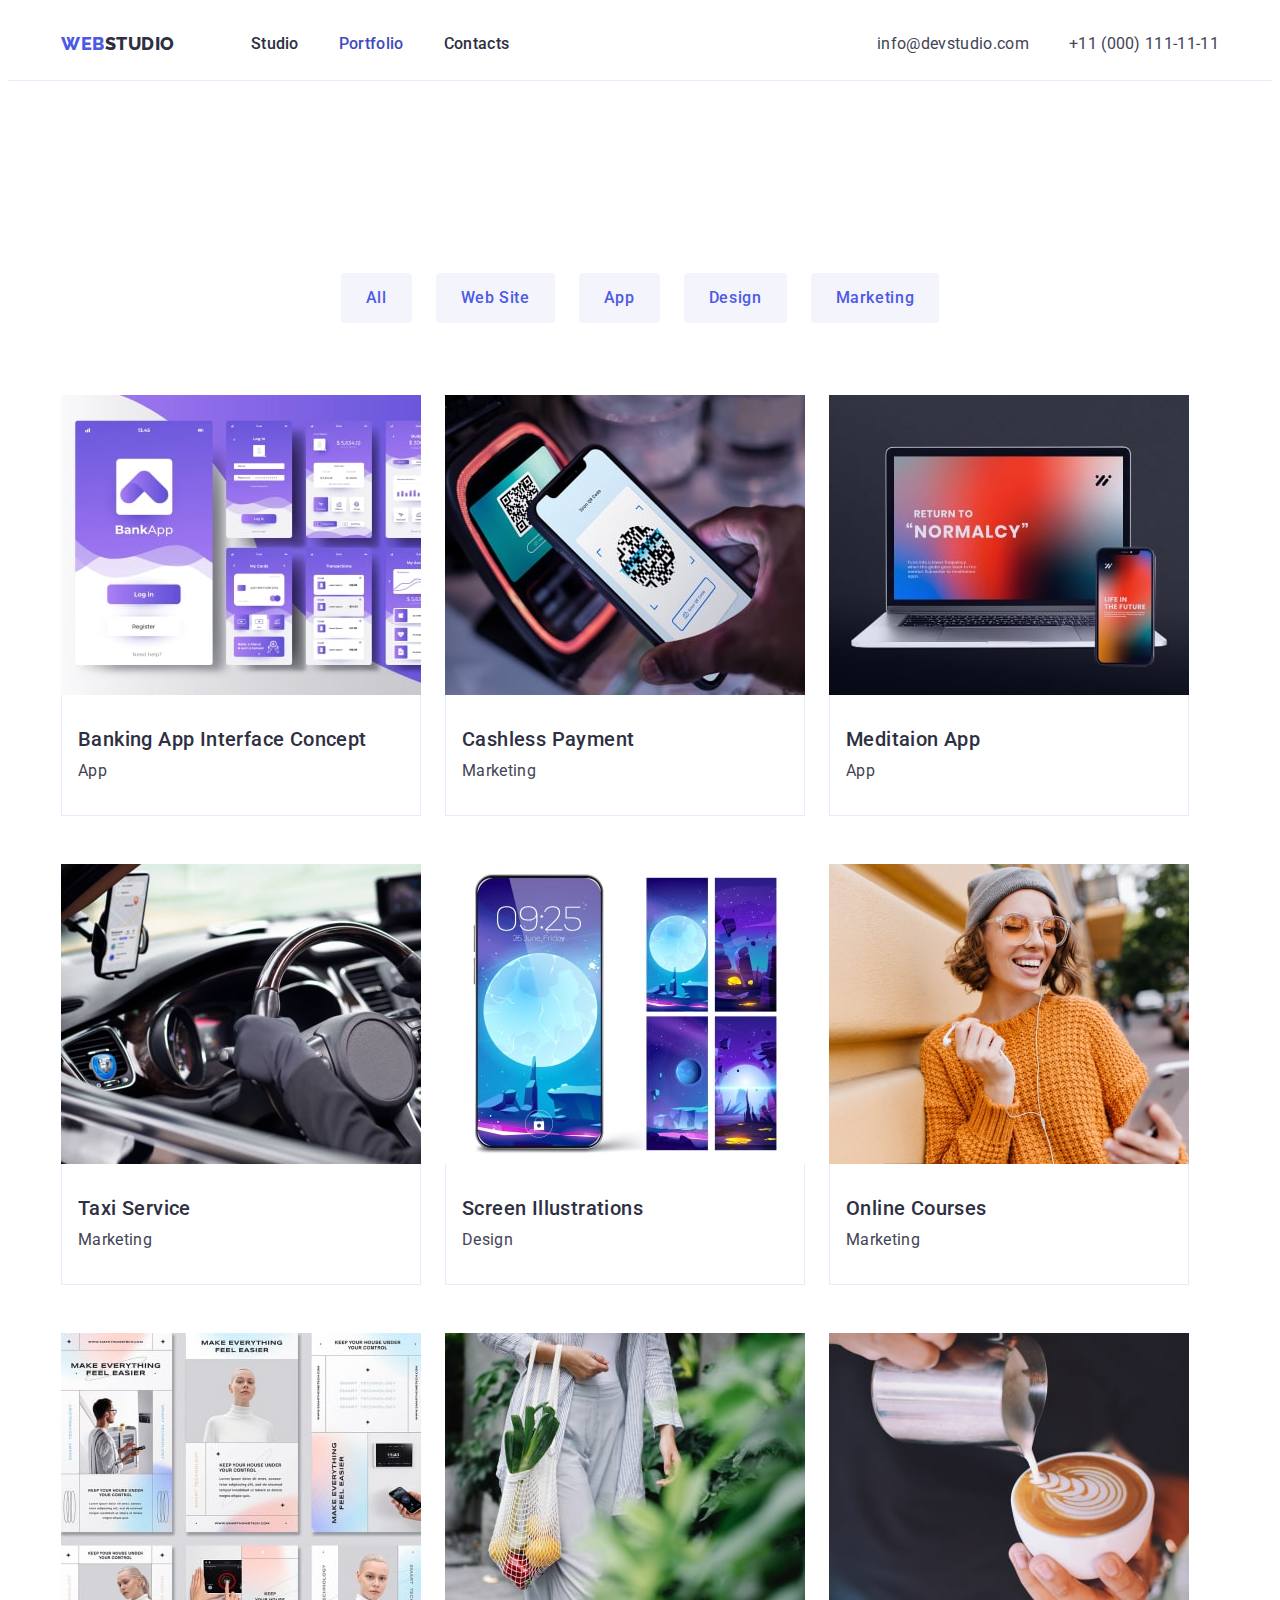
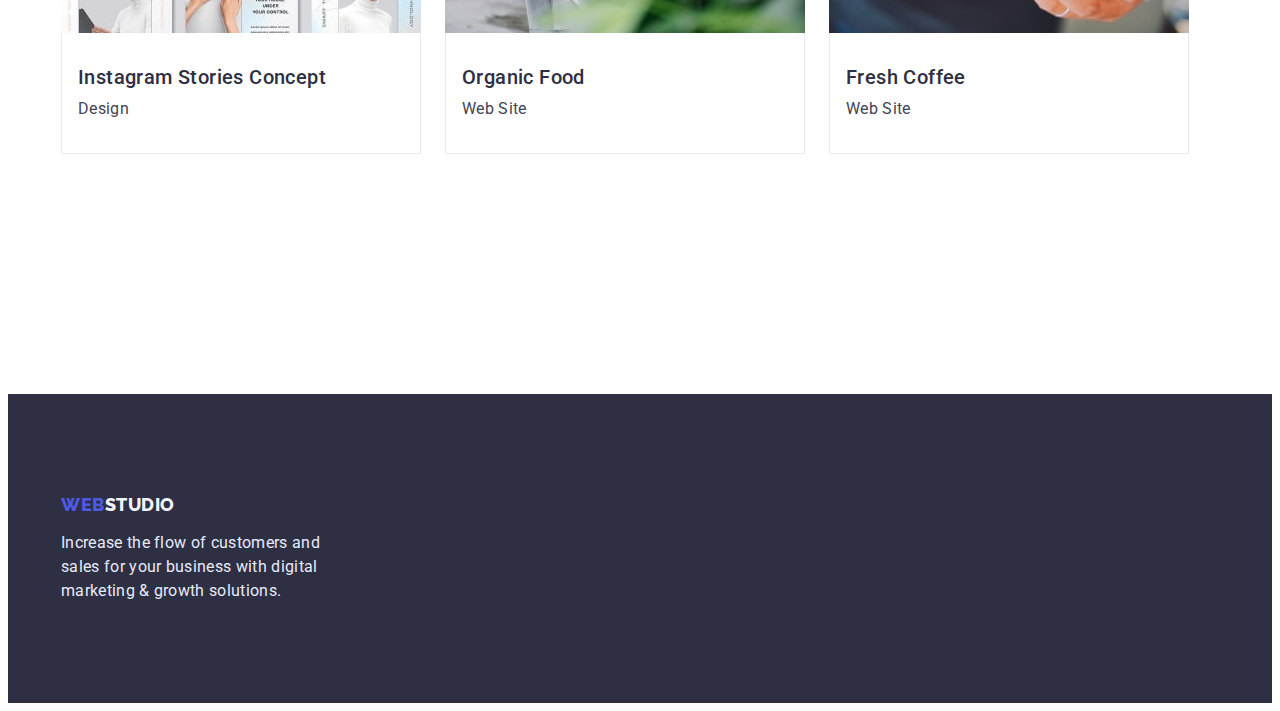
==== portfolio.html @ 09a0dd56 "Initial commit" ====
<!DOCTYPE html>
<html lang="en">
  <head>
    <meta charset="UTF-8" />
    <meta http-equiv="X-UA-Compatible" content="IE=edge" />
    <meta name="viewport" content="width=device-width, initial-scale=1.0" />
    <link rel="preconnect" href="https://fonts.googleapis.com" />
    <link rel="preconnect" href="https://fonts.gstatic.com" crossorigin />
    <link
      href="https://fonts.googleapis.com/css2?family=Raleway:wght@800&family=Roboto:wght@400;500;700;900&display=swap"
      rel="stylesheet"
    />
    <link
      rel="stylesheet"
      href="https://cdnjs.cloudflare.com/ajax/libs/modern-normalize/1.1.0/modern-normalize.min.css"
      integrity="sha512-wpPYUAdjBVSE4KJnH1VR1HeZfpl1ub8YT/NKx4PuQ5NmX2tKuGu6U/JRp5y+Y8XG2tV+wKQpNHVUX03MfMFn9Q=="
      crossorigin="anonymous"
      referrerpolicy="no-referrer"
    />
    <link rel="stylesheet" href="./css/style.css" />
    <title>WebStudio</title>
  </head>
  <body>
    <!-- $$$$$$$$$$$$$$$$$$$$ HEADER $$$$$$$$$$$$$$$$$$$$ -->
    <header class="header">
      <div class="container container-header">
        <nav class="header-nav">
          <a href="./index.html" class="header-logo-link link"
            ><span class="header-span">Web</span>Studio</a
          >
          <ul class="header-nav-list list">
            <li class="header-nav-item">
              <a href="./index.html" class="header-nav-link link">Studio</a>
            </li>
            <li class="header-nav-item">
              <a href="./portfolio.html" class="header-nav-link link current"
                >Portfolio</a
              >
            </li>
            <li class="header-nav-item">
              <a href="" class="header-nav-link link">Contacts</a>
            </li>
          </ul>
        </nav>
        <address class="header-address">
          <ul class="header-address-list list">
            <li class="header-address-item">
              <a
                href="mailto:info@devstudio.com"
                class="header-address-link link"
                >info@devstudio.com</a
              >
            </li>
            <li class="header-address-item">
              <a href="tel:+110001111111" class="header-address-link link"
                >+11 (000) 111-11-11</a
              >
            </li>
          </ul>
        </address>
      </div>
    </header>
    <!-- $$$$$$$$$$$$$$$$$$$$ /HEADER $$$$$$$$$$$$$$$$$$$$ -->
    <!-- $$$$$$$$$$$$$$$$$$$$ MAIN $$$$$$$$$$$$$$$$$$$$ -->
    <main class="portfolio-main">
      <section class="portfolio-main">
        <div class="container container-portfolio-main">
          <h1 class="hidden">Filter</h1>
          <ul class="portfolio-main-list-filter list">
            <li class="portfolio-main-filter-item">
              <button type="button" class="portfolio-main-filter-btn">
                All
              </button>
            </li>
            <li class="portfolio-main-filter-item">
              <button type="button" class="portfolio-main-filter-btn">
                Web Site
              </button>
            </li>
            <li class="portfolio-main-filter-item">
              <button type="button" class="portfolio-main-filter-btn">
                App
              </button>
            </li>
            <li class="portfolio-main-filter-item">
              <button type="button" class="portfolio-main-filter-btn">
                Design
              </button>
            </li>
            <li class="portfolio-main-filter-item">
              <button type="button" class="portfolio-main-filter-btn">
                Marketing
              </button>
            </li>
          </ul>

          <ul class="portfolio-main-project-list list">
            <li class="portfolio-main-project-items">
              <img
                src="./images/portfolio-Image/banking_app_interface_concept.jpg"
                alt="Banking app interface concept"
                width="360"
                height="300"
                class="portfolio-main-project-img"
              />
              <div class="portfolio-item-wrap">
                <h2 class="portfolio-main-project-title">
                  Banking App Interface Concept
                </h2>
                <p class="portfolio-main-project-text">App</p>
              </div>
            </li>
            <li class="portfolio-main-project-items">
              <img
                src="./images/portfolio-Image/qr_code_scanning.jpg"
                alt="QR code scanning"
                width="360"
                height="300"
                class="portfolio-main-project-img"
              />
              <div class="portfolio-item-wrap">
                <h2 class="portfolio-main-project-title">Cashless Payment</h2>
                <p class="portfolio-main-project-text">Marketing</p>
              </div>
            </li>
            <li class="portfolio-main-project-items">
              <img
                src="./images/portfolio-Image/a_meditation_app_on_your_laptop_and_phone.jpg"
                alt="A meditation app on your laptop and phone"
                width="360"
                height="300"
                class="portfolio-main-project-img"
              />
              <div class="portfolio-item-wrap">
                <h2 class="portfolio-main-project-title">Meditaion App</h2>
                <p class="portfolio-main-project-text">App</p>
              </div>
            </li>
            <li class="portfolio-main-project-items">
              <img
                src="./images/portfolio-Image/a_person_drives_a_car.jpg"
                alt="A person drives a car"
                width="360"
                height="300"
                class="portfolio-main-project-img"
              />
              <div class="portfolio-item-wrap">
                <h2 class="portfolio-main-project-title">Taxi Service</h2>
                <p class="portfolio-main-project-text">Marketing</p>
              </div>
            </li>
            <li class="portfolio-main-project-items">
              <img
                src="./images/portfolio-Image/screen_illustrations.jpg"
                alt="Screen illustrations"
                width="360"
                height="300"
                class="portfolio-main-project-img"
              />
              <div class="portfolio-item-wrap">
                <h2 class="portfolio-main-project-title">
                  Screen Illustrations
                </h2>
                <p class="portfolio-main-project-text">Design</p>
              </div>
            </li>
            <li class="portfolio-main-project-items">
              <img
                src="./images/portfolio-Image/a_smiling_girl_in_glasses_looks_at_the_phone.jpg"
                alt="A smiling girl in glasses looks at the phone"
                width="360"
                height="300"
                class="portfolio-main-project-img"
              />
              <div class="portfolio-item-wrap">
                <h2 class="portfolio-main-project-title">Online Courses</h2>
                <p class="portfolio-main-project-text">Marketing</p>
              </div>
            </li>
            <li class="portfolio-main-project-items">
              <img
                src="./images/portfolio-Image/instagram_stories_concept.jpg"
                alt="Instagram stories concept"
                width="360"
                height="300"
                class="portfolio-main-project-img"
              />
              <div class="portfolio-item-wrap">
                <h2 class="portfolio-main-project-title">
                  Instagram Stories Concept
                </h2>
                <p class="portfolio-main-project-text">Design</p>
              </div>
            </li>
            <li class="portfolio-main-project-items">
              <img
                src="./images/portfolio-Image/girl_carries_groceries.jpg"
                alt="Girl carries groceries"
                width="360"
                height="300"
                class="portfolio-main-project-img"
              />
              <div class="portfolio-item-wrap">
                <h2 class="portfolio-main-project-title">Organic Food</h2>
                <p class="portfolio-main-project-text">Web Site</p>
              </div>
            </li>
            <li class="portfolio-main-project-items">
              <img
                src="./images/portfolio-Image/man_makes_coffee.jpg"
                alt="Man makes coffee"
                width="360"
                height="300"
                class="portfolio-main-project-img"
              />
              <div class="portfolio-item-wrap">
                <h2 class="portfolio-main-project-title">Fresh Coffee</h2>
                <p class="portfolio-main-project-text">Web Site</p>
              </div>
            </li>
          </ul>
        </div>
      </section>
    </main>
    <!-- $$$$$$$$$$$$$$$$$$$$ /MAIN $$$$$$$$$$$$$$$$$$$$ -->
    <!-- $$$$$$$$$$$$$$$$$$$$ FOOTER $$$$$$$$$$$$$$$$$$$$ -->
    <footer class="footer">
      <div class="container container-footer">
        <a href="./index.html" class="footer-logo link"
          ><span class="footer-span">Web</span>Studio</a
        >
        <p class="footer-text">
          Increase the flow of customers and sales for your business with
          digital marketing & growth solutions.
        </p>
      </div>
    </footer>
    <!-- $$$$$$$$$$$$$$$$$$$$ /FOOTER $$$$$$$$$$$$$$$$$$$$ -->
  </body>
</html>
---- css/style.css ----
/* @@@@@@@@@@@@@@@@@@@@ STUDIO @@@@@@@@@@@@@@@@@@@@ */

:root {
  --primary-brand-color: #4d5ae5;
  --active-filter-background-color: #404bbf;
  --main-color: #2e2f42;
  --hero-and-footer-background-color: #2e2f42;
  --secondary-color: #434455;
  --hero-text-color: #ffffff;
  --our-team-background-color: #f4f4fd;
  --filter-background-color: #f4f4fd;
}

body {
  font-family: "Roboto", sans-serif;
  color: var(--main-color);
}

.hidden {
  position: absolute;
  width: 1px;
  height: 1px;
  margin: -1px;
  border: 0;
  padding: 0;
  white-space: nowrap;
  clip-path: inset(100%);
  clip: rect(0 0 0 0);
  overflow: hidden;
}

.link {
  text-decoration: none;
}

.list {
  list-style: none;
}

.container {
  max-width: 1158px;
  padding-left: 15px;
  padding-right: 15px;
  margin: 0 auto;
}

p,
h1,
h2,
h3,
h4 {
  margin: 0;
}

ul {
  margin: 0;
  padding-left: 0;
}

img {
  display: block;
}

/* $$$$$$$$$$$$$$$$$$$$ HEADER $$$$$$$$$$$$$$$$$$$$ */

.header {
  border-bottom: 1px solid #e7e9fc;
  padding-top: 24px;
  padding-bottom: 24px;
}

.container-header {
  display: flex;
}

.header-nav {
  display: flex;
}

.header-logo-link {
  font-family: "Raleway", sans-serif;
  font-weight: 800;
  font-size: 18px;
  line-height: 1.33;
  letter-spacing: 0.03em;
  text-transform: uppercase;
  color: inherit;
  margin-right: 76px;
}

.header-span {
  color: var(--primary-brand-color);
}

.header-nav-list {
  display: flex;
  gap: 40px;
}

.header-nav-item {
}

.header-nav-link {
  font-weight: 500;
  font-size: 16px;
  line-height: 1.5;
  letter-spacing: 0.02em;
  color: inherit;
  border-top: 5px solid transparent;
  border-bottom: 5px solid transparent;
}

.header-nav-link:is(:hover, :focus) {
  color: var(--active-filter-background-color);
}

.current {
  color: var(--active-filter-background-color);
}

.header-address {
  margin-left: auto;
}

.header-address-list {
  display: flex;
}

.header-address-item:not(:last-child) {
  margin-right: 40px;
}

.header-address-link {
  font-style: normal;
  font-size: 16px;
  line-height: 1.5;
  letter-spacing: 0.02em;
  color: var(--secondary-color);
  border-top: 5px solid transparent;
  border-bottom: 5px solid transparent;
}

.header-address-link:is(:hover, :focus) {
  color: var(--active-filter-background-color);
}

/* $$$$$$$$$$$$$$$$$$$$ /HEADER $$$$$$$$$$$$$$$$$$$$ */

/* $$$$$$$$$$$$$$$$$$$$ MAIN $$$$$$$$$$$$$$$$$$$$ */

/* ********** HERO ********** */

.hero {
  padding-top: 188px;
  padding-bottom: 188px;
  background-color: var(--hero-and-footer-background-color);
  text-align: center;
}

.container-hero {
  flex-direction: column;
  align-items: center;
}

.hero-title {
  font-size: 56px;
  line-height: 1.07;
  text-align: center;
  letter-spacing: 0.02em;
  color: var(--hero-text-color);
  margin: 0 auto;
  margin-bottom: 48px;
  max-width: 496px;
}
.hero-btn {
  background-color: var(--primary-brand-color);
  box-shadow: 0px 4px 4px rgba(0, 0, 0, 0.15);
  font-weight: 500;
  font-size: 16px;
  line-height: 1.5x;
  letter-spacing: 0.04em;
  color: #ffffff;
  cursor: pointer;
  font-family: inherit;
  padding: 16px 32px;
  border: 1px solid transparent;
  border-radius: 4px;
}

.hero-btn:is(:hover, :focus) {
  background-color: var(--active-filter-background-color);
  box-shadow: 0px 4px 4px rgba(0, 0, 0, 0.15);
}

/* ********** /HERO ********** */

/* ********** SKILLS ********** */

.skills {
  padding-top: 120px;
}

.container-slills {
  display: flex;
}

.skills-list {
  display: flex;
  gap: 24px;
}

.skills-item {
  width: 264px;
}

.skills-item-title {
  font-weight: 500;
  font-size: 20px;
  line-height: 1.2;
  letter-spacing: 0.02em;
  margin-bottom: 8px;
}

.skills-item-text {
  font-size: 16px;
  line-height: 1.5;
  letter-spacing: 0.02em;
  color: var(--secondary-color);
}

/* ********** /SKILLS ********** */

/* ********** WORK ********** */

.work {
  padding-top: 120px;
  padding-bottom: 120px;
}

.work-title {
  font-size: 36px;
  line-height: 1.11;
  text-align: center;
  letter-spacing: 0.02em;
  text-transform: capitalize;
  color: inherit;
  margin-bottom: 72px;
}

.work-list {
  display: flex;
  gap: 24px;
}

.work-item {
  width: calc((100% - 48px) / 3);
}

.work-img {
}

/* ********** /WORK ********** */

/* ********** TEAM ********** */

.team {
  background-color: var(--our-team-background-color);
  padding-top: 120px;
  padding-bottom: 120px;
}

.team-title {
  font-size: 36px;
  line-height: 1.11;
  text-align: center;
  letter-spacing: 0.02em;
  text-transform: capitalize;
  color: var(--main-color);
  margin-bottom: 72px;
}

.team-list {
  display: flex;
  gap: 24px;
}

.team-item {
  background-color: #ffffff;
  box-shadow: 0px 1px 6px rgba(46, 47, 66, 0.08),
    0px 1px 1px rgba(46, 47, 66, 0.16), 0px 2px 1px rgba(46, 47, 66, 0.08);
  width: calc((100% - 72px) / 4);
  border-radius: 0px 0px 4px 4px;
}

.team-item-wrap {
  padding: 32px 16px;
  text-align: center;
}

.team-img {
}

.team-item-title {
  font-weight: 500;
  font-size: 20px;
  line-height: 1.2;
  letter-spacing: 0.02em;
  color: inherit;
  margin-bottom: 8px;
}

.team-item-text {
  font-size: 16px;
  line-height: 1.5;
  letter-spacing: 0.02em;
  color: var(--secondary-color);
}

/* ********** /TEAM ********** */

/* $$$$$$$$$$$$$$$$$$$$ /MAIN $$$$$$$$$$$$$$$$$$$$ */

/* $$$$$$$$$$$$$$$$$$$$ FOOTER $$$$$$$$$$$$$$$$$$$$ */

.footer {
  background-color: var(--hero-and-footer-background-color);
  padding-top: 100px;
  padding-bottom: 100px;
}

.footer-logo {
  font-family: "Raleway", sans-serif;
  font-weight: 800;
  font-size: 18px;
  line-height: 1.17;
  letter-spacing: 0.03em;
  text-transform: uppercase;
  color: #f4f4fd;
}

.footer-span {
  color: var(--primary-brand-color);
}

.footer-text {
  font-size: 16px;
  line-height: 1.5;
  letter-spacing: 0.02em;
  color: #e7e9fc;
  margin-top: 16px;
  max-width: 264px;
}

/* $$$$$$$$$$$$$$$$$$$$ /FOOTER $$$$$$$$$$$$$$$$$$$$ */

/* @@@@@@@@@@@@@@@@@@@@ /STUDIO @@@@@@@@@@@@@@@@@@@@ */

/* @@@@@@@@@@@@@@@@@@@@ PORTFOLIO @@@@@@@@@@@@@@@@@@@@ */

/* $$$$$$$$$$$$$$$$$$$$ MAIN $$$$$$$$$$$$$$$$$$$$ */

.portfolio-main {
  padding-top: 96px;
  padding-bottom: 120px;
}

.portfolio-main-list-filter {
  margin-bottom: 72px;
  display: flex;
  justify-content: center;
  gap: 24px;
}

.portfolio-main-filter-item {
}

.portfolio-main-filter-btn {
  background-color: var(--filter-background-color);
  font-weight: 500;
  font-size: 16px;
  line-height: 1.5;
  letter-spacing: 0.04em;
  color: var(--primary-brand-color);
  cursor: pointer;
  font-family: inherit;
  border: 1px solid transparent;
  border-radius: 4px;
  padding: 12px 24px;
}

.portfolio-main-filter-btn:is(:hover, :focus) {
  background-color: var(--active-filter-background-color);
  box-shadow: 0px 3px 1px rgba(0, 0, 0, 0.1), 0px 2px 1px rgba(0, 0, 0, 0.08),
    0px 2px 2px rgba(0, 0, 0, 0.12);
  color: #ffffff;
}

.portfolio-main-project-list {
  display: flex;
  flex-wrap: wrap;
  row-gap: 48px;
  column-gap: 24px;
}

.portfolio-main-project-items {
  max-width: 360px;
}

.portfolio-main-project-img {
}

.portfolio-item-wrap {
  border: 1px solid #e7e9fc;
  padding: 32px 16px;
  border-top: none;
}

.portfolio-main-project-title {
  font-weight: 500;
  font-size: 20px;
  line-height: 1.2;
  letter-spacing: 0.02em;
  color: inherit;
  margin-bottom: 8px;
}

.portfolio-main-project-text {
  font-size: 16px;
  line-height: 1.5;
  letter-spacing: 0.02em;
  color: var(--secondary-color);
}

/* $$$$$$$$$$$$$$$$$$$$ /MAIN $$$$$$$$$$$$$$$$$$$$ */

/* @@@@@@@@@@@@@@@@@@@@ /PORTFOLIO @@@@@@@@@@@@@@@@@@@@ */
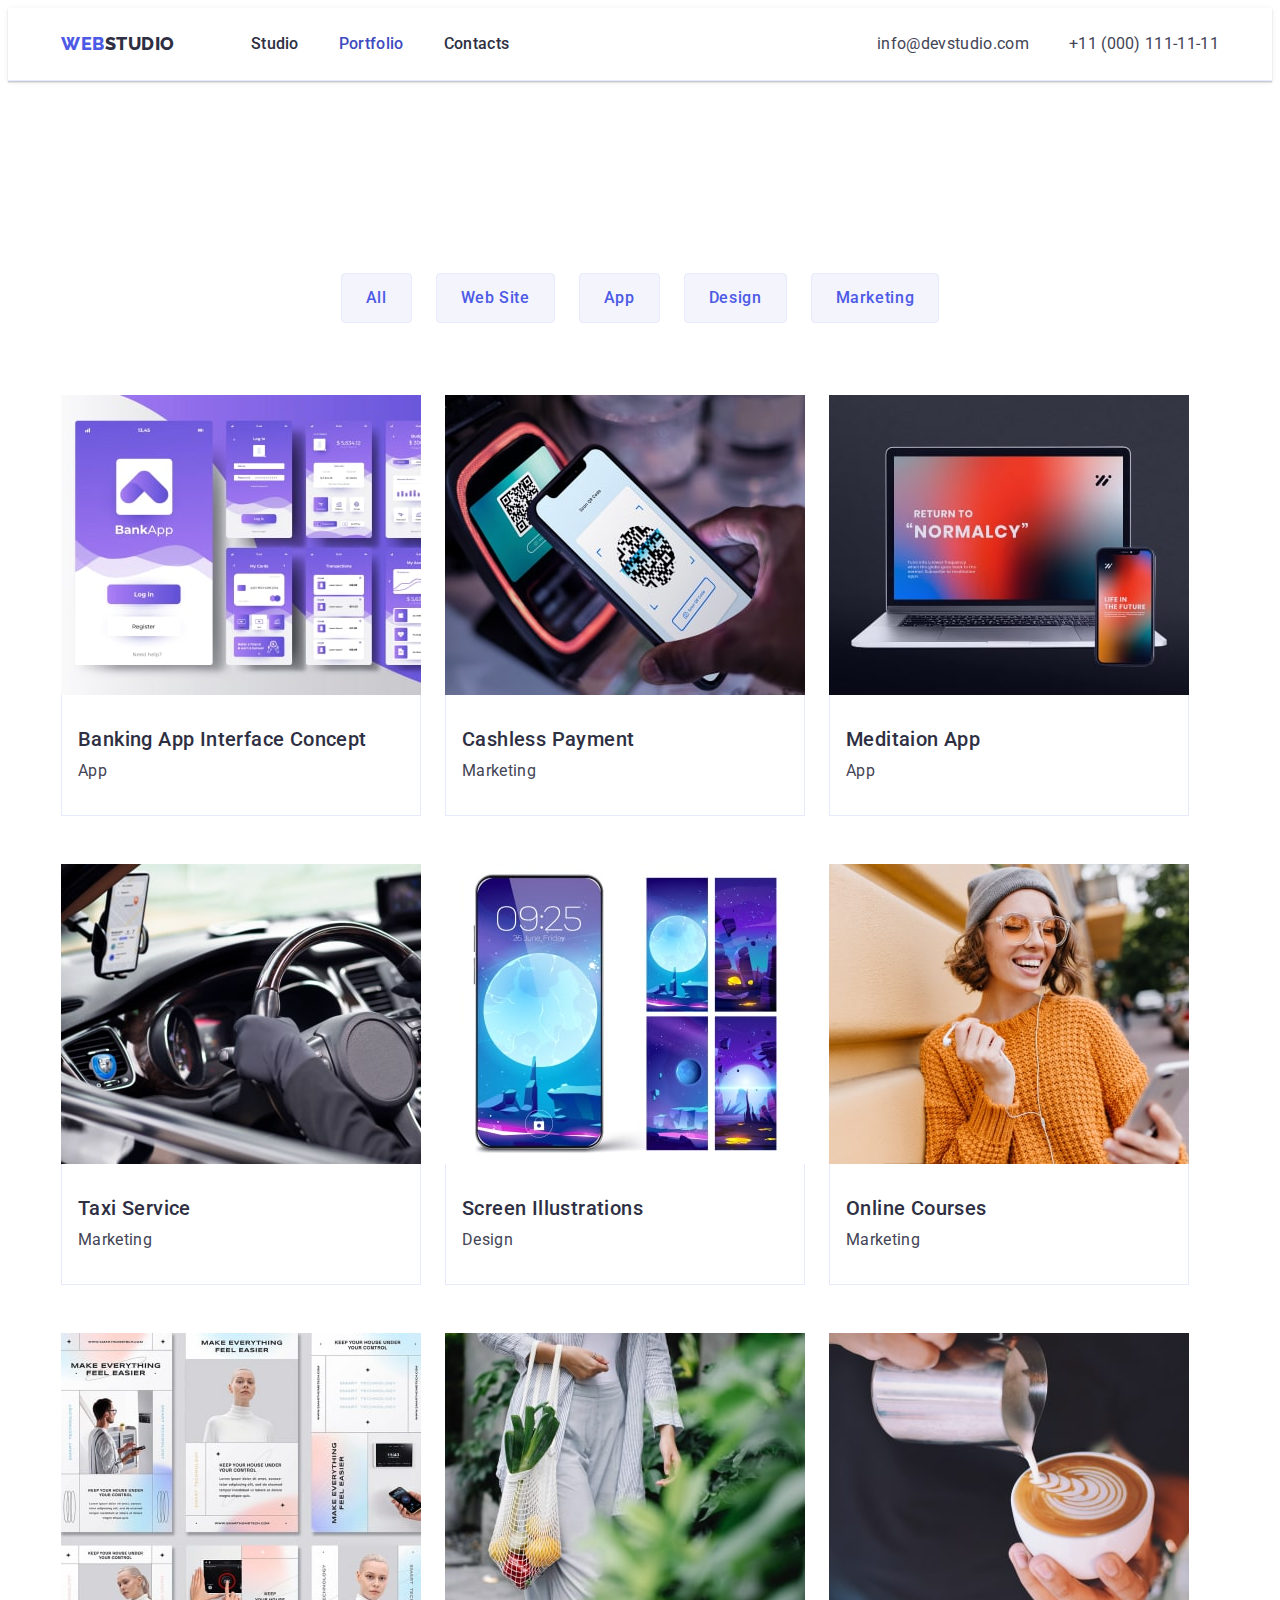
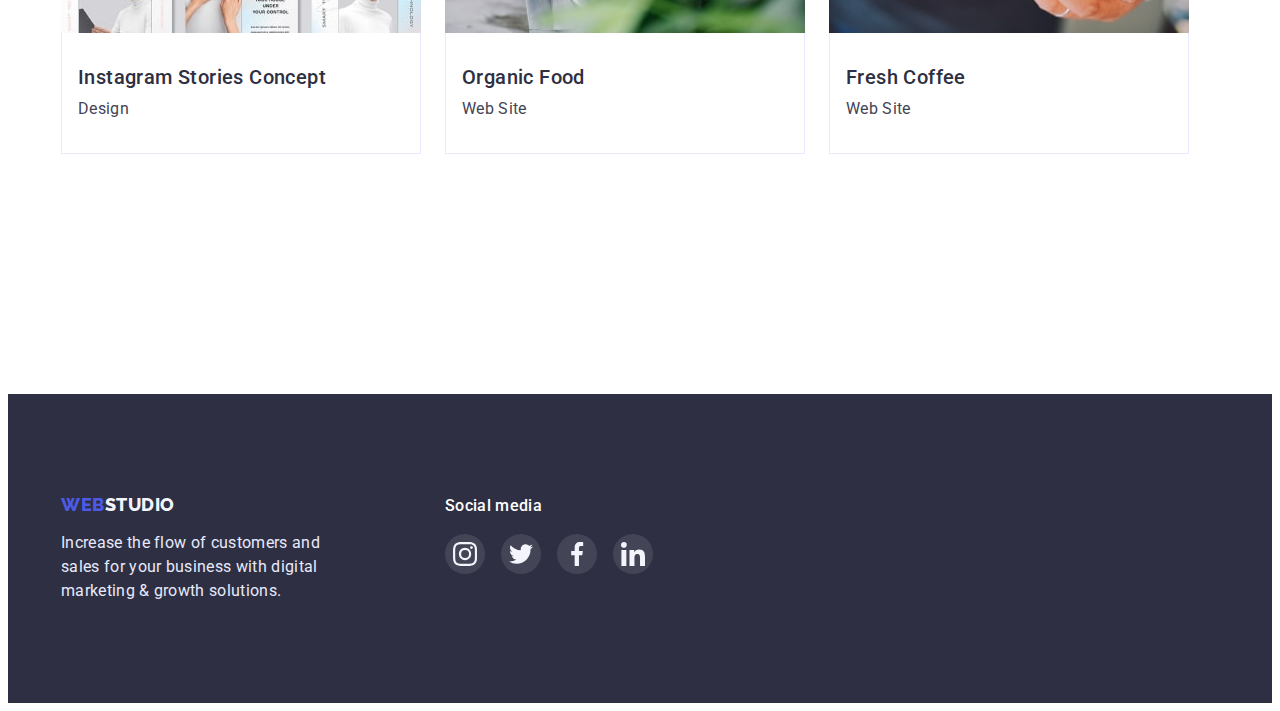
==== commit e8230c0b: "Фон та SVG" ====
--- a/portfolio.html
+++ b/portfolio.html
@@ -226,13 +226,48 @@
     <!-- $$$$$$$$$$$$$$$$$$$$ FOOTER $$$$$$$$$$$$$$$$$$$$ -->
     <footer class="footer">
       <div class="container container-footer">
-        <a href="./index.html" class="footer-logo link"
-          ><span class="footer-span">Web</span>Studio</a
-        >
-        <p class="footer-text">
-          Increase the flow of customers and sales for your business with
-          digital marketing & growth solutions.
-        </p>
+        <div class="footer-left">
+          <a href="./index.html" class="footer-logo link"
+            ><span class="footer-span">Web</span>Studio</a
+          >
+          <p class="footer-text">
+            Increase the flow of customers and sales for your business with
+            digital marketing & growth solutions.
+          </p>
+        </div>
+        <div class="footer-right">
+          <h2 class="footer-title">Social media</h2>
+          <ul class="footer-list">
+            <li class="footer-item">
+              <a class="footer-list-link" href="./index.html">
+                <svg class="footer-svg" width="24" height="24">
+                  <use href="./images/svg/sprite.svg#icon-instagram"></use>
+                </svg>
+              </a>
+            </li>
+            <li class="footer-item">
+              <a class="footer-list-link" href="./index.html">
+                <svg class="footer-svg" width="24" height="24">
+                  <use href="./images/svg/sprite.svg#icon-twitter"></use>
+                </svg>
+              </a>
+            </li>
+            <li class="footer-item">
+              <a class="footer-list-link" href="./index.html">
+                <svg class="footer-svg" width="24" height="24">
+                  <use href="./images/svg/sprite.svg#icon-facebook"></use>
+                </svg>
+              </a>
+            </li>
+            <li class="footer-item">
+              <a class="footer-list-link" href="./index.html">
+                <svg class="footer-svg" width="24" height="24">
+                  <use href="./images/svg/sprite.svg#icon-linkedin"></use>
+                </svg>
+              </a>
+            </li>
+          </ul>
+        </div>
       </div>
     </footer>
     <!-- $$$$$$$$$$$$$$$$$$$$ /FOOTER $$$$$$$$$$$$$$$$$$$$ -->
--- a/css/style.css
+++ b/css/style.css
@@ -65,6 +65,8 @@
 
 .header {
   border-bottom: 1px solid #e7e9fc;
+  box-shadow: 0px 2px 1px rgba(46, 47, 66, 0.08),
+    0px 1px 1px rgba(46, 47, 66, 0.16), 0px 1px 6px rgba(46, 47, 66, 0.08);
   padding-top: 24px;
   padding-bottom: 24px;
 }
@@ -153,8 +155,15 @@
 .hero {
   padding-top: 188px;
   padding-bottom: 188px;
-  background-color: var(--hero-and-footer-background-color);
+  background-color: rgba(46, 47, 66, 0.7);
+  background-image: linear-gradient(
+      rgba(46, 47, 66, 0.7) 0%,
+      rgba(46, 47, 66, 0.7) 50%
+    ),
+    url(../images/portfolio-Image/background-hero.jpg);
   text-align: center;
+  background-size: cover;
+  background-repeat: no-repeat;
 }
 
 .container-hero {
@@ -213,6 +222,20 @@
   width: 264px;
 }
 
+.skills-item-div {
+  background-color: #f4f4fd;
+  border-radius: 4px;
+  width: 264px;
+  height: 112px;
+  margin-bottom: 8px;
+  display: flex;
+  justify-content: center;
+  align-items: center;
+}
+
+.skills-svg {
+}
+
 .skills-item-title {
   font-weight: 500;
   font-size: 20px;
@@ -298,6 +321,7 @@
 }
 
 .team-img {
+  width: 100%;
 }
 
 .team-item-title {
@@ -314,9 +338,93 @@
   line-height: 1.5;
   letter-spacing: 0.02em;
   color: var(--secondary-color);
+  margin-bottom: 8px;
+}
+
+.team-list-network {
+  display: flex;
+  gap: 24px;
+}
+
+.team-item-network {
+  width: 40px;
+  height: 40px;
+  border-radius: 50%;
+  background-color: #4d5ae5;
+  display: flex;
+  justify-content: center;
+  align-items: center;
+}
+
+.team-item-network:hover {
+  background-color: #404bbf;
+}
+
+.team-item-network > a {
+  display: flex;
+  justify-content: center;
+  align-items: center;
+  width: 40px;
+  height: 40px;
+  border-radius: 50%;
+}
+
+.list-network-svg {
+  fill: #f4f4fd;
 }
 
 /* ********** /TEAM ********** */
+
+/* ********** CUSTOMERS ********** */
+
+.customers {
+  padding-top: 130px;
+  padding-bottom: 120px;
+}
+
+.customers-title {
+  font-size: 36px;
+  line-height: 1.11;
+  text-align: center;
+  letter-spacing: 0.02em;
+  text-transform: capitalize;
+  color: var(--main-color);
+  margin-bottom: 72px;
+}
+
+.customers-list {
+  display: flex;
+  gap: 24px;
+}
+
+.customers-item {
+  border: 1px solid #8e8f99;
+  border-radius: 4px;
+  width: calc((100% - 120px) / 6);
+  height: 88px;
+}
+
+.customers-link {
+  width: 168px;
+  height: 88px;
+  color: #8e8f99;
+  border: 1px solid #8e8f99;
+  border-radius: 4px;
+  display: flex;
+  justify-content: center;
+  align-items: center;
+}
+
+.customers-link:is(:hover, :focus) {
+  color: #404bbf;
+  border-color: #404bbf;
+}
+
+.customers-svg {
+  fill: currentColor;
+}
+
+/* ********** /CUSTOMERS ********** */
 
 /* $$$$$$$$$$$$$$$$$$$$ /MAIN $$$$$$$$$$$$$$$$$$$$ */
 
@@ -326,6 +434,15 @@
   background-color: var(--hero-and-footer-background-color);
   padding-top: 100px;
   padding-bottom: 100px;
+}
+
+.container-footer {
+  display: flex;
+  gap: 120px;
+}
+
+.footer-left {
+  width: 264px;
 }
 
 .footer-logo {
@@ -351,6 +468,51 @@
   max-width: 264px;
 }
 
+.footer-right {
+  width: 208px;
+}
+
+.footer-title {
+  font-weight: 500;
+  font-size: 16px;
+  line-height: 1.5;
+  letter-spacing: 0.02em;
+  color: var(--hero-text-color);
+  margin-bottom: 16px;
+}
+
+.footer-list {
+  display: flex;
+  gap: 16px;
+}
+
+.footer-item {
+  width: 40px;
+  height: 40px;
+  border-radius: 50%;
+  background-color: rgba(255, 255, 255, 0.1);
+  display: flex;
+  justify-content: center;
+  align-items: center;
+}
+
+.footer-item:hover {
+  background-color: #31d0aa;
+}
+
+.footer-list-link {
+  display: flex;
+  justify-content: center;
+  align-items: center;
+  width: 40px;
+  height: 40px;
+  border-radius: 50%;
+}
+
+.footer-svg {
+  fill: #f4f4fd;
+}
+
 /* $$$$$$$$$$$$$$$$$$$$ /FOOTER $$$$$$$$$$$$$$$$$$$$ */
 
 /* @@@@@@@@@@@@@@@@@@@@ /STUDIO @@@@@@@@@@@@@@@@@@@@ */
@@ -383,7 +545,7 @@
   color: var(--primary-brand-color);
   cursor: pointer;
   font-family: inherit;
-  border: 1px solid transparent;
+  border: 1px solid #e7e9fc;
   border-radius: 4px;
   padding: 12px 24px;
 }
@@ -406,6 +568,13 @@
   max-width: 360px;
 }
 
+.portfolio-main-project-items:hover {
+  cursor: pointer;
+  border: 1px solid #f4f4fd;
+  box-shadow: 0px 1px 6px rgba(46, 47, 66, 0.08),
+    0px 1px 1px rgba(46, 47, 66, 0.16), 0px 2px 1px rgba(46, 47, 66, 0.08);
+}
+
 .portfolio-main-project-img {
 }
 
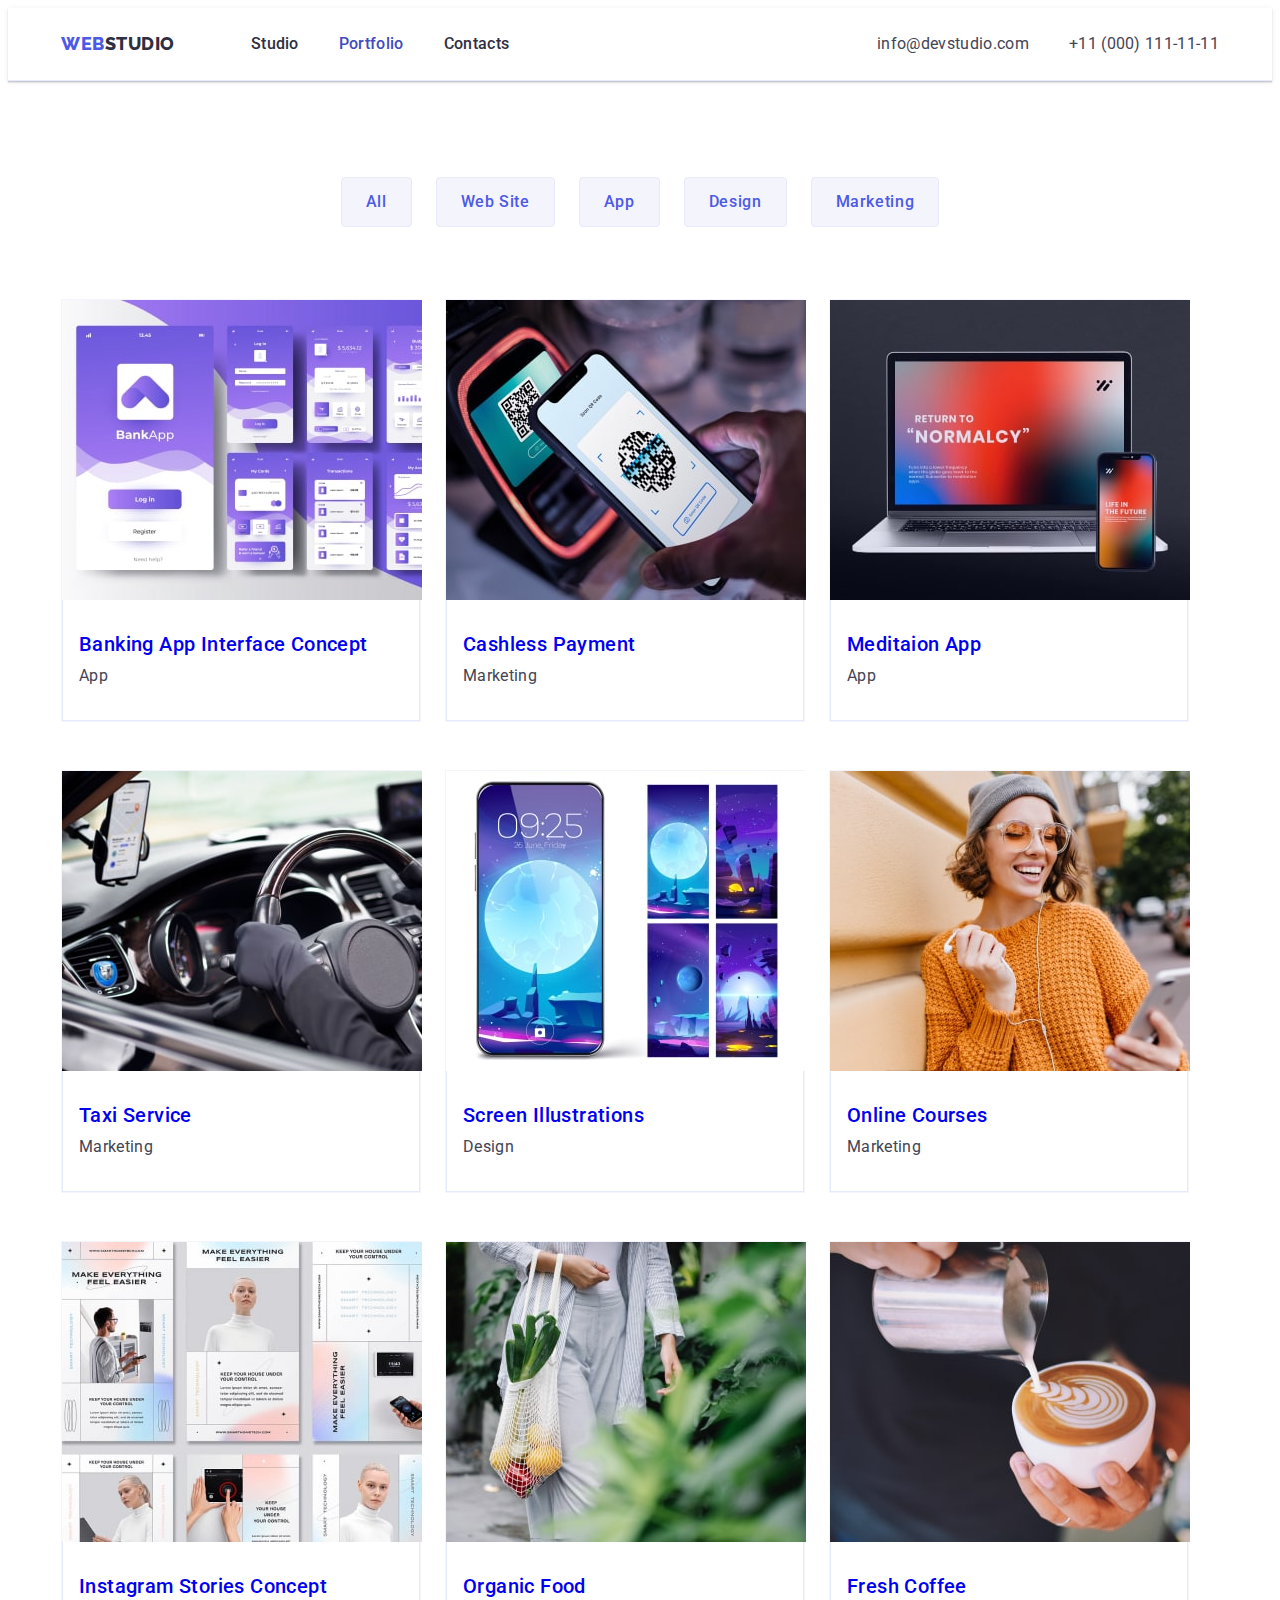
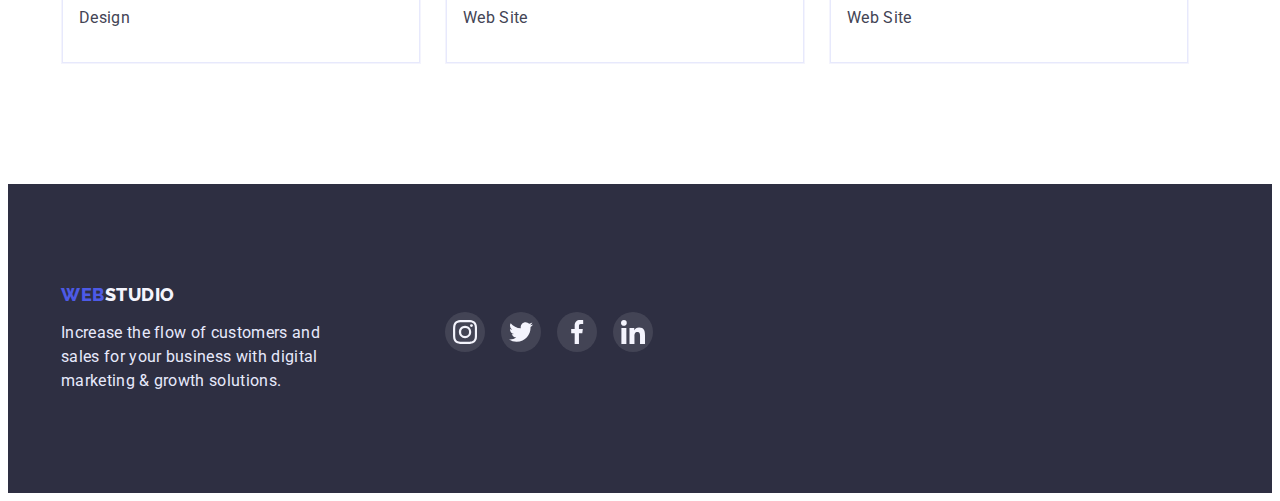
==== commit 9de0748b: "Поправки" ====
--- a/portfolio.html
+++ b/portfolio.html
@@ -62,7 +62,7 @@
     </header>
     <!-- $$$$$$$$$$$$$$$$$$$$ /HEADER $$$$$$$$$$$$$$$$$$$$ -->
     <!-- $$$$$$$$$$$$$$$$$$$$ MAIN $$$$$$$$$$$$$$$$$$$$ -->
-    <main class="portfolio-main">
+    <main>
       <section class="portfolio-main">
         <div class="container container-portfolio-main">
           <h1 class="hidden">Filter</h1>
@@ -94,129 +94,145 @@
             </li>
           </ul>
 
-          <ul class="portfolio-main-project-list list">
-            <li class="portfolio-main-project-items">
-              <img
-                src="./images/portfolio-Image/banking_app_interface_concept.jpg"
-                alt="Banking app interface concept"
-                width="360"
-                height="300"
-                class="portfolio-main-project-img"
-              />
-              <div class="portfolio-item-wrap">
-                <h2 class="portfolio-main-project-title">
-                  Banking App Interface Concept
-                </h2>
-                <p class="portfolio-main-project-text">App</p>
-              </div>
-            </li>
-            <li class="portfolio-main-project-items">
-              <img
-                src="./images/portfolio-Image/qr_code_scanning.jpg"
-                alt="QR code scanning"
-                width="360"
-                height="300"
-                class="portfolio-main-project-img"
-              />
-              <div class="portfolio-item-wrap">
-                <h2 class="portfolio-main-project-title">Cashless Payment</h2>
-                <p class="portfolio-main-project-text">Marketing</p>
-              </div>
-            </li>
-            <li class="portfolio-main-project-items">
-              <img
-                src="./images/portfolio-Image/a_meditation_app_on_your_laptop_and_phone.jpg"
-                alt="A meditation app on your laptop and phone"
-                width="360"
-                height="300"
-                class="portfolio-main-project-img"
-              />
-              <div class="portfolio-item-wrap">
-                <h2 class="portfolio-main-project-title">Meditaion App</h2>
-                <p class="portfolio-main-project-text">App</p>
-              </div>
-            </li>
-            <li class="portfolio-main-project-items">
-              <img
-                src="./images/portfolio-Image/a_person_drives_a_car.jpg"
-                alt="A person drives a car"
-                width="360"
-                height="300"
-                class="portfolio-main-project-img"
-              />
-              <div class="portfolio-item-wrap">
-                <h2 class="portfolio-main-project-title">Taxi Service</h2>
-                <p class="portfolio-main-project-text">Marketing</p>
-              </div>
-            </li>
-            <li class="portfolio-main-project-items">
-              <img
-                src="./images/portfolio-Image/screen_illustrations.jpg"
-                alt="Screen illustrations"
-                width="360"
-                height="300"
-                class="portfolio-main-project-img"
-              />
-              <div class="portfolio-item-wrap">
-                <h2 class="portfolio-main-project-title">
-                  Screen Illustrations
-                </h2>
-                <p class="portfolio-main-project-text">Design</p>
-              </div>
-            </li>
-            <li class="portfolio-main-project-items">
-              <img
-                src="./images/portfolio-Image/a_smiling_girl_in_glasses_looks_at_the_phone.jpg"
-                alt="A smiling girl in glasses looks at the phone"
-                width="360"
-                height="300"
-                class="portfolio-main-project-img"
-              />
-              <div class="portfolio-item-wrap">
-                <h2 class="portfolio-main-project-title">Online Courses</h2>
-                <p class="portfolio-main-project-text">Marketing</p>
-              </div>
-            </li>
-            <li class="portfolio-main-project-items">
-              <img
-                src="./images/portfolio-Image/instagram_stories_concept.jpg"
-                alt="Instagram stories concept"
-                width="360"
-                height="300"
-                class="portfolio-main-project-img"
-              />
-              <div class="portfolio-item-wrap">
-                <h2 class="portfolio-main-project-title">
-                  Instagram Stories Concept
-                </h2>
-                <p class="portfolio-main-project-text">Design</p>
-              </div>
-            </li>
-            <li class="portfolio-main-project-items">
-              <img
-                src="./images/portfolio-Image/girl_carries_groceries.jpg"
-                alt="Girl carries groceries"
-                width="360"
-                height="300"
-                class="portfolio-main-project-img"
-              />
-              <div class="portfolio-item-wrap">
-                <h2 class="portfolio-main-project-title">Organic Food</h2>
-                <p class="portfolio-main-project-text">Web Site</p>
-              </div>
-            </li>
-            <li class="portfolio-main-project-items">
-              <img
-                src="./images/portfolio-Image/man_makes_coffee.jpg"
-                alt="Man makes coffee"
-                width="360"
-                height="300"
-                class="portfolio-main-project-img"
-              />
-              <div class="portfolio-item-wrap">
-                <h2 class="portfolio-main-project-title">Fresh Coffee</h2>
-                <p class="portfolio-main-project-text">Web Site</p>
-              </div>
+          <ul class="portfolio-list-card list">
+            <li class="portfolio-card">
+              <a class="portfolio-card-link link" href="./portfolio.html">
+                <img
+                  src="./images/portfolio-Image/banking_app_interface_concept.jpg"
+                  alt="Banking app interface concept"
+                  width="360"
+                  height="300"
+                  class="portfolio-card-img"
+                />
+                <div class="portfolio-card-wrap">
+                  <h2 class="portfolio-card-title">
+                    Banking App Interface Concept
+                  </h2>
+                  <p class="portfolio-card-text">App</p>
+                </div>
+              </a>
+            </li>
+            <li class="portfolio-card">
+              <a class="portfolio-card-link link" href="./portfolio.html">
+                <img
+                  src="./images/portfolio-Image/qr_code_scanning.jpg"
+                  alt="QR code scanning"
+                  width="360"
+                  height="300"
+                  class="portfolio-card-img"
+                />
+                <div class="portfolio-card-wrap">
+                  <h2 class="portfolio-card-title">Cashless Payment</h2>
+                  <p class="portfolio-card-text">Marketing</p>
+                </div>
+              </a>
+            </li>
+            <li class="portfolio-card">
+              <a class="portfolio-card-link link" href="./portfolio.html">
+                <img
+                  src="./images/portfolio-Image/a_meditation_app_on_your_laptop_and_phone.jpg"
+                  alt="A meditation app on your laptop and phone"
+                  width="360"
+                  height="300"
+                  class="portfolio-card-img"
+                />
+                <div class="portfolio-card-wrap">
+                  <h2 class="portfolio-card-title">Meditaion App</h2>
+                  <p class="portfolio-card-text">App</p>
+                </div>
+              </a>
+            </li>
+            <li class="portfolio-card">
+              <a class="portfolio-card-link link" href="./portfolio.html">
+                <img
+                  src="./images/portfolio-Image/a_person_drives_a_car.jpg"
+                  alt="A person drives a car"
+                  width="360"
+                  height="300"
+                  class="portfolio-card-img"
+                />
+                <div class="portfolio-card-wrap">
+                  <h2 class="portfolio-card-title">Taxi Service</h2>
+                  <p class="portfolio-card-text">Marketing</p>
+                </div>
+              </a>
+            </li>
+            <li class="portfolio-card">
+              <a class="portfolio-card-link link" href="./portfolio.html">
+                <img
+                  src="./images/portfolio-Image/screen_illustrations.jpg"
+                  alt="Screen illustrations"
+                  width="360"
+                  height="300"
+                  class="portfolio-card-img"
+                />
+                <div class="portfolio-card-wrap">
+                  <h2 class="portfolio-card-title">Screen Illustrations</h2>
+                  <p class="portfolio-card-text">Design</p>
+                </div>
+              </a>
+            </li>
+            <li class="portfolio-card">
+              <a class="portfolio-card-link link" href="./portfolio.html">
+                <img
+                  src="./images/portfolio-Image/a_smiling_girl_in_glasses_looks_at_the_phone.jpg"
+                  alt="A smiling girl in glasses looks at the phone"
+                  width="360"
+                  height="300"
+                  class="portfolio-card-img"
+                />
+                <div class="portfolio-card-wrap">
+                  <h2 class="portfolio-card-title">Online Courses</h2>
+                  <p class="portfolio-card-text">Marketing</p>
+                </div>
+              </a>
+            </li>
+            <li class="portfolio-card">
+              <a class="portfolio-card-link link" href="./portfolio.html">
+                <img
+                  src="./images/portfolio-Image/instagram_stories_concept.jpg"
+                  alt="Instagram stories concept"
+                  width="360"
+                  height="300"
+                  class="portfolio-card-img"
+                />
+                <div class="portfolio-card-wrap">
+                  <h2 class="portfolio-card-title">
+                    Instagram Stories Concept
+                  </h2>
+                  <p class="portfolio-card-text">Design</p>
+                </div>
+              </a>
+            </li>
+            <li class="portfolio-card">
+              <a class="portfolio-card-link link" href="./portfolio.html">
+                <img
+                  src="./images/portfolio-Image/girl_carries_groceries.jpg"
+                  alt="Girl carries groceries"
+                  width="360"
+                  height="300"
+                  class="portfolio-card-img"
+                />
+                <div class="portfolio-card-wrap">
+                  <h2 class="portfolio-card-title">Organic Food</h2>
+                  <p class="portfolio-card-text">Web Site</p>
+                </div>
+              </a>
+            </li>
+            <li class="portfolio-card">
+              <a class="portfolio-card-link link" href="./portfolio.html">
+                <img
+                  src="./images/portfolio-Image/man_makes_coffee.jpg"
+                  alt="Man makes coffee"
+                  width="360"
+                  height="300"
+                  class="portfolio-card-img"
+                />
+                <div class="portfolio-card-wrap">
+                  <h2 class="portfolio-card-title">Fresh Coffee</h2>
+                  <p class="portfolio-card-text">Web Site</p>
+                </div>
+              </a>
             </li>
           </ul>
         </div>
--- a/css/style.css
+++ b/css/style.css
@@ -164,6 +164,9 @@
   text-align: center;
   background-size: cover;
   background-repeat: no-repeat;
+  width: 100%;
+  height: 600px;
+  margin: 0 auto;
 }
 
 .container-hero {
@@ -341,35 +344,31 @@
   margin-bottom: 8px;
 }
 
-.team-list-network {
+.social-list {
   display: flex;
   gap: 24px;
 }
 
-.team-item-network {
+.social-item {
   width: 40px;
   height: 40px;
+}
+
+.social-link {
+  display: flex;
+  justify-content: center;
+  align-items: center;
+  width: 100%;
+  height: 100%;
   border-radius: 50%;
   background-color: #4d5ae5;
-  display: flex;
-  justify-content: center;
-  align-items: center;
-}
-
-.team-item-network:hover {
+}
+
+.social-link:is(:hover, :focus) {
   background-color: #404bbf;
 }
 
-.team-item-network > a {
-  display: flex;
-  justify-content: center;
-  align-items: center;
-  width: 40px;
-  height: 40px;
-  border-radius: 50%;
-}
-
-.list-network-svg {
+.social-svg {
   fill: #f4f4fd;
 }
 
@@ -378,7 +377,7 @@
 /* ********** CUSTOMERS ********** */
 
 .customers {
-  padding-top: 130px;
+  padding-top: 120px;
   padding-bottom: 120px;
 }
 
@@ -398,17 +397,13 @@
 }
 
 .customers-item {
-  border: 1px solid #8e8f99;
-  border-radius: 4px;
-  width: calc((100% - 120px) / 6);
-  height: 88px;
 }
 
 .customers-link {
   width: 168px;
   height: 88px;
   color: #8e8f99;
-  border: 1px solid #8e8f99;
+  border: 1px solid currentColor;
   border-radius: 4px;
   display: flex;
   justify-content: center;
@@ -417,7 +412,6 @@
 
 .customers-link:is(:hover, :focus) {
   color: #404bbf;
-  border-color: #404bbf;
 }
 
 .customers-svg {
@@ -438,11 +432,11 @@
 
 .container-footer {
   display: flex;
-  gap: 120px;
 }
 
 .footer-left {
   width: 264px;
+  margin-right: 120px;
 }
 
 .footer-logo {
@@ -472,7 +466,7 @@
   width: 208px;
 }
 
-.footer-title {
+.footer-right-text {
   font-weight: 500;
   font-size: 16px;
   line-height: 1.5;
@@ -557,34 +551,37 @@
   color: #ffffff;
 }
 
-.portfolio-main-project-list {
+.portfolio-list-card {
   display: flex;
   flex-wrap: wrap;
   row-gap: 48px;
   column-gap: 24px;
 }
 
-.portfolio-main-project-items {
+.portfolio-card {
   max-width: 360px;
 }
 
-.portfolio-main-project-items:hover {
-  cursor: pointer;
+.portfolio-card-link {
+  display: block;
   border: 1px solid #f4f4fd;
+}
+
+.portfolio-card-link:hover {
   box-shadow: 0px 1px 6px rgba(46, 47, 66, 0.08),
     0px 1px 1px rgba(46, 47, 66, 0.16), 0px 2px 1px rgba(46, 47, 66, 0.08);
 }
 
-.portfolio-main-project-img {
-}
-
-.portfolio-item-wrap {
+.portfolio-card-img {
+}
+
+.portfolio-card-wrap {
   border: 1px solid #e7e9fc;
   padding: 32px 16px;
   border-top: none;
 }
 
-.portfolio-main-project-title {
+.portfolio-card-title {
   font-weight: 500;
   font-size: 20px;
   line-height: 1.2;
@@ -593,7 +590,7 @@
   margin-bottom: 8px;
 }
 
-.portfolio-main-project-text {
+.portfolio-card-text {
   font-size: 16px;
   line-height: 1.5;
   letter-spacing: 0.02em;
